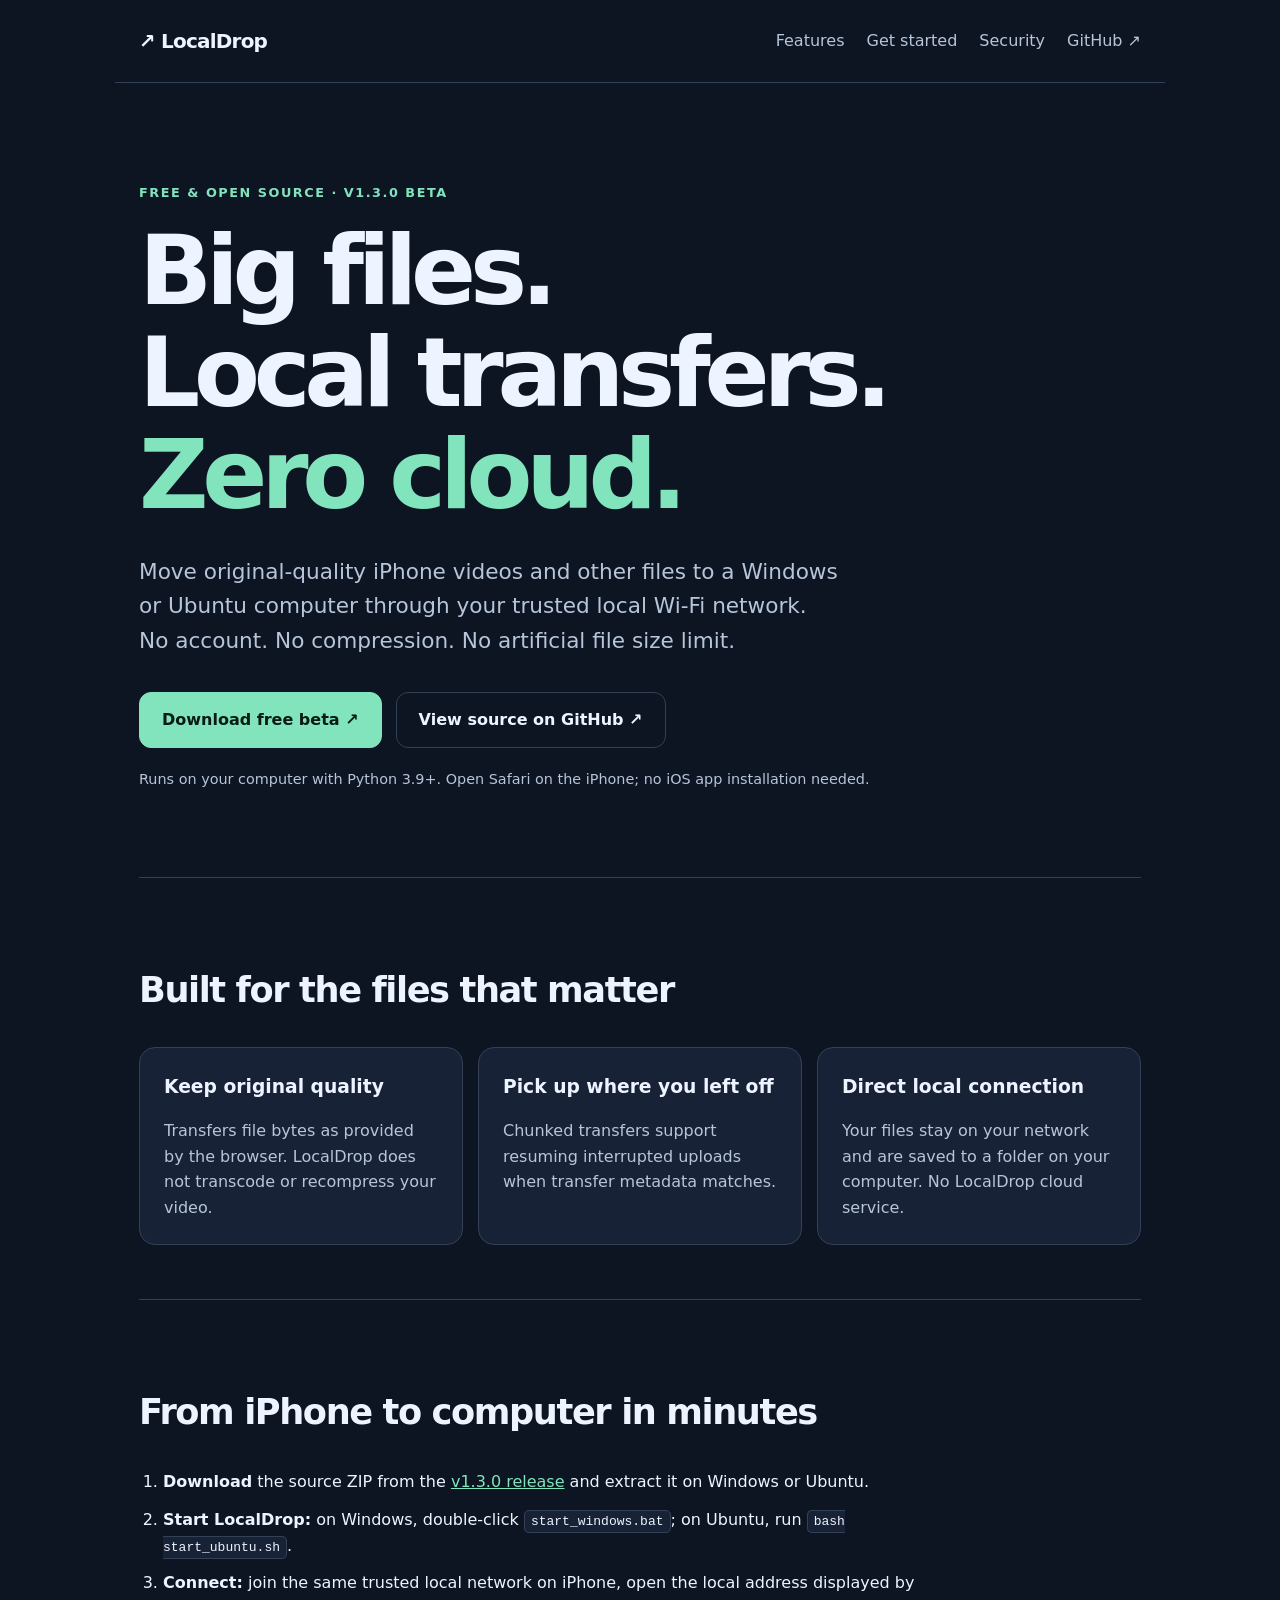
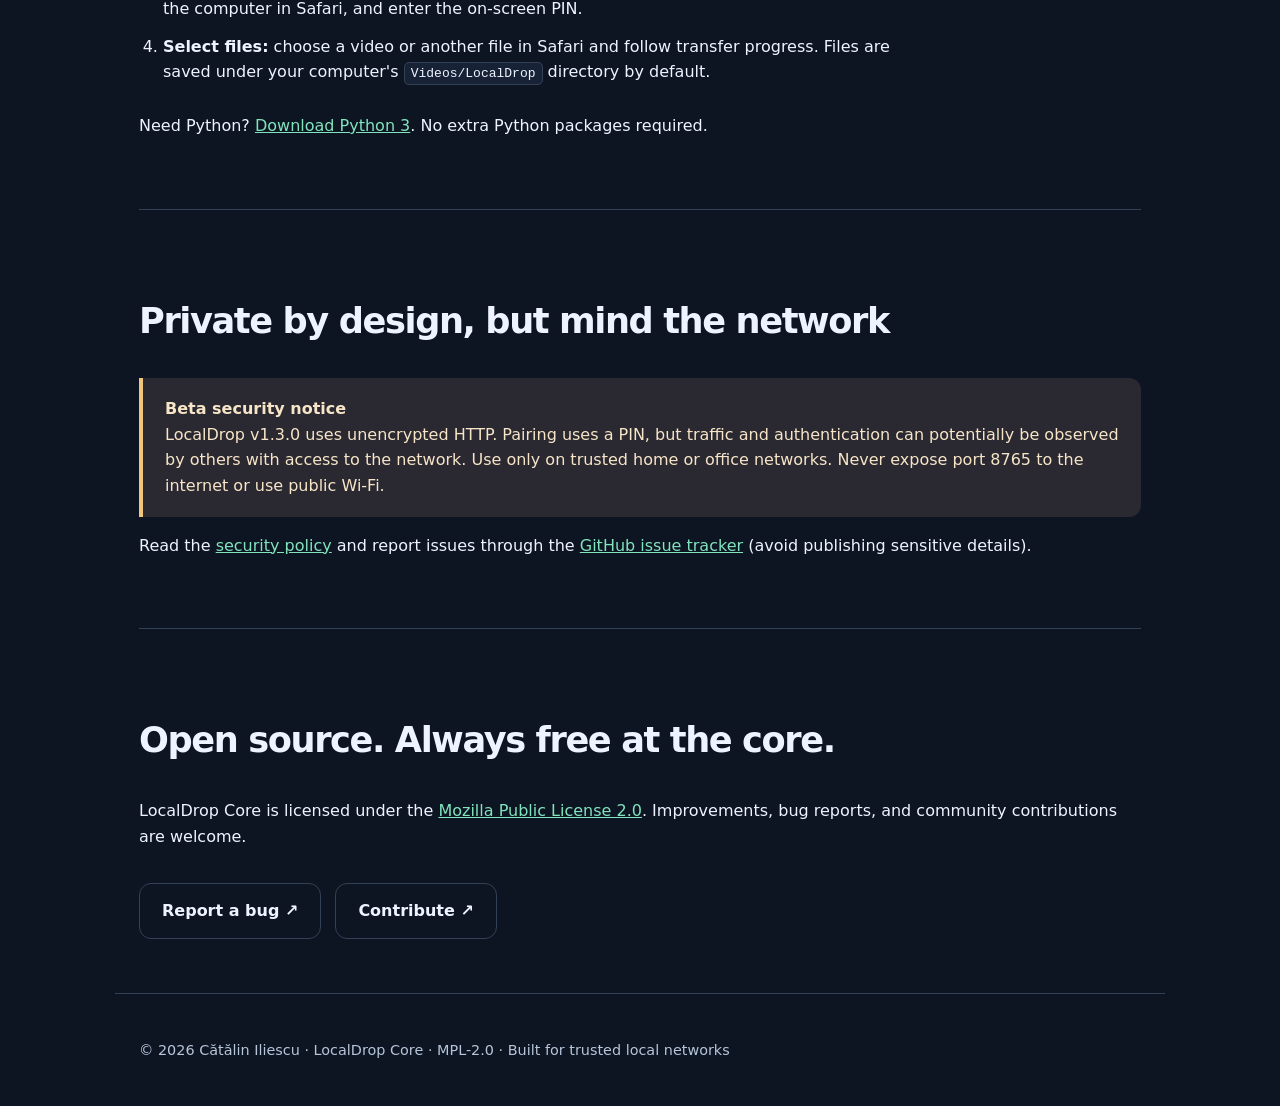
==== docs/index.html @ 47dac737 "Add first LocalDrop GitHub Pages landing page" ====
<!doctype html>
<html lang="en">
<head>
<meta charset="utf-8">
<meta name="viewport" content="width=device-width, initial-scale=1">
<meta name="description" content="LocalDrop is a free, open-source way to transfer large original-quality files from iPhone to Windows or Ubuntu over your local network.">
<meta name="theme-color" content="#101826">
<title>LocalDrop — Big files. Local transfers. Zero cloud.</title>
<style>
:root{color-scheme:dark;--bg:#0d1422;--surface:#182236;--ink:#eef4ff;--muted:#b6c5d9;--accent:#81e4bd;--border:#334157}
*{box-sizing:border-box}html{scroll-behavior:smooth}body{margin:0;font-family:system-ui,-apple-system,Segoe UI,Roboto,Arial,sans-serif;color:var(--ink);background:var(--bg);line-height:1.6}a{color:var(--accent)}a:focus-visible{outline:3px solid var(--accent);outline-offset:4px}header,main,footer{max-width:1050px;margin:auto;padding-inline:24px}header{display:flex;justify-content:space-between;align-items:center;padding-block:25px;border-bottom:1px solid var(--border)}.brand{font-size:1.25rem;font-weight:800;letter-spacing:-.04em;text-decoration:none;color:var(--ink)}nav{display:flex;gap:22px}nav a{text-decoration:none;color:var(--muted)}nav a:hover{color:var(--ink)}.hero{padding:100px 0 72px}.eyebrow{color:var(--accent);font-weight:750;letter-spacing:.12em;font-size:.8rem;text-transform:uppercase}h1{font-size:clamp(3rem,8vw,6rem);line-height:1.06;letter-spacing:-.065em;margin:18px 0 28px}h1 span{color:var(--accent)}.lead{color:var(--muted);font-size:clamp(1.1rem,2.1vw,1.35rem);max-width:700px}.actions{display:flex;gap:14px;flex-wrap:wrap;margin-top:34px}.btn{display:inline-block;border:1px solid var(--border);border-radius:12px;padding:14px 22px;text-decoration:none;font-weight:750;color:var(--ink)}.btn.primary{color:#081b16;background:var(--accent);border-color:var(--accent)}.btn:hover{filter:brightness(1.08)}.note{font-size:.9rem;color:var(--muted);margin-top:20px}section{padding:54px 0;border-top:1px solid var(--border)}h2{font-size:clamp(1.6rem,3vw,2.2rem);letter-spacing:-.04em}h3{margin:0 0 12px}.cards{display:grid;grid-template-columns:repeat(3,1fr);gap:15px;margin-top:25px}.card{background:var(--surface);padding:24px;border:1px solid var(--border);border-radius:16px}.card p{margin-bottom:0;color:var(--muted)}ol{padding-left:24px;max-width:780px}li{padding-bottom:12px}code{background:var(--surface);border:1px solid var(--border);padding:3px 6px;border-radius:5px;overflow-wrap:anywhere}pre{background:var(--surface);padding:18px;overflow:auto;border-radius:12px;border:1px solid var(--border)}pre code{border:0;padding:0}.warning{border-left:4px solid #f1c57b;background:#2a2831;padding:18px 22px;border-radius:0 12px 12px 0;color:#f7e5c7}.warning strong{display:block}footer{padding-block:45px;color:var(--muted);font-size:.9rem;border-top:1px solid var(--border)}@media(max-width:700px){header{align-items:flex-start;gap:16px;flex-direction:column}nav{gap:16px;flex-wrap:wrap}.hero{padding:70px 0 45px}.cards{grid-template-columns:1fr}.card{padding:20px}}
</style>
</head>
<body>
<header><a class="brand" href="#top">↗ LocalDrop</a><nav aria-label="Main navigation"><a href="#features">Features</a><a href="#setup">Get started</a><a href="#security">Security</a><a href="https://github.com/cataliniliescualex/localdrop">GitHub ↗</a></nav></header>
<main id="top">
<div class="hero"><div class="eyebrow">Free &amp; open source · v1.3.0 beta</div><h1>Big files.<br>Local transfers.<br><span>Zero cloud.</span></h1><p class="lead">Move original-quality iPhone videos and other files to a Windows or Ubuntu computer through your trusted local Wi-Fi network. No account. No compression. No artificial file size limit.</p><div class="actions"><a class="btn primary" href="https://github.com/cataliniliescualex/localdrop/releases/tag/v1.3.0">Download free beta ↗</a><a class="btn" href="https://github.com/cataliniliescualex/localdrop">View source on GitHub ↗</a></div><p class="note">Runs on your computer with Python 3.9+. Open Safari on the iPhone; no iOS app installation needed.</p></div>
<section id="features"><h2>Built for the files that matter</h2><div class="cards"><div class="card"><h3>Keep original quality</h3><p>Transfers file bytes as provided by the browser. LocalDrop does not transcode or recompress your video.</p></div><div class="card"><h3>Pick up where you left off</h3><p>Chunked transfers support resuming interrupted uploads when transfer metadata matches.</p></div><div class="card"><h3>Direct local connection</h3><p>Your files stay on your network and are saved to a folder on your computer. No LocalDrop cloud service.</p></div></div></section>
<section id="setup"><h2>From iPhone to computer in minutes</h2><ol><li><strong>Download</strong> the source ZIP from the <a href="https://github.com/cataliniliescualex/localdrop/releases/tag/v1.3.0">v1.3.0 release</a> and extract it on Windows or Ubuntu.</li><li><strong>Start LocalDrop:</strong> on Windows, double-click <code>start_windows.bat</code>; on Ubuntu, run <code>bash start_ubuntu.sh</code>.</li><li><strong>Connect:</strong> join the same trusted local network on iPhone, open the local address displayed by the computer in Safari, and enter the on-screen PIN.</li><li><strong>Select files:</strong> choose a video or another file in Safari and follow transfer progress. Files are saved under your computer's <code>Videos/LocalDrop</code> directory by default.</li></ol><p>Need Python? <a href="https://www.python.org/downloads/">Download Python 3</a>. No extra Python packages required.</p></section>
<section id="security"><h2>Private by design, but mind the network</h2><div class="warning"><strong>Beta security notice</strong>LocalDrop v1.3.0 uses unencrypted HTTP. Pairing uses a PIN, but traffic and authentication can potentially be observed by others with access to the network. Use only on trusted home or office networks. Never expose port 8765 to the internet or use public Wi-Fi.</div><p>Read the <a href="https://github.com/cataliniliescualex/localdrop/blob/main/SECURITY.md">security policy</a> and report issues through the <a href="https://github.com/cataliniliescualex/localdrop/issues">GitHub issue tracker</a> (avoid publishing sensitive details).</p></section>
<section><h2>Open source. Always free at the core.</h2><p>LocalDrop Core is licensed under the <a href="https://github.com/cataliniliescualex/localdrop/blob/main/LICENSE">Mozilla Public License 2.0</a>. Improvements, bug reports, and community contributions are welcome.</p><div class="actions"><a class="btn" href="https://github.com/cataliniliescualex/localdrop/issues">Report a bug ↗</a><a class="btn" href="https://github.com/cataliniliescualex/localdrop/blob/main/CONTRIBUTING.md">Contribute ↗</a></div></section>
</main><footer>© 2026 Cătălin Iliescu · LocalDrop Core · MPL-2.0 · Built for trusted local networks</footer>
</body></html>
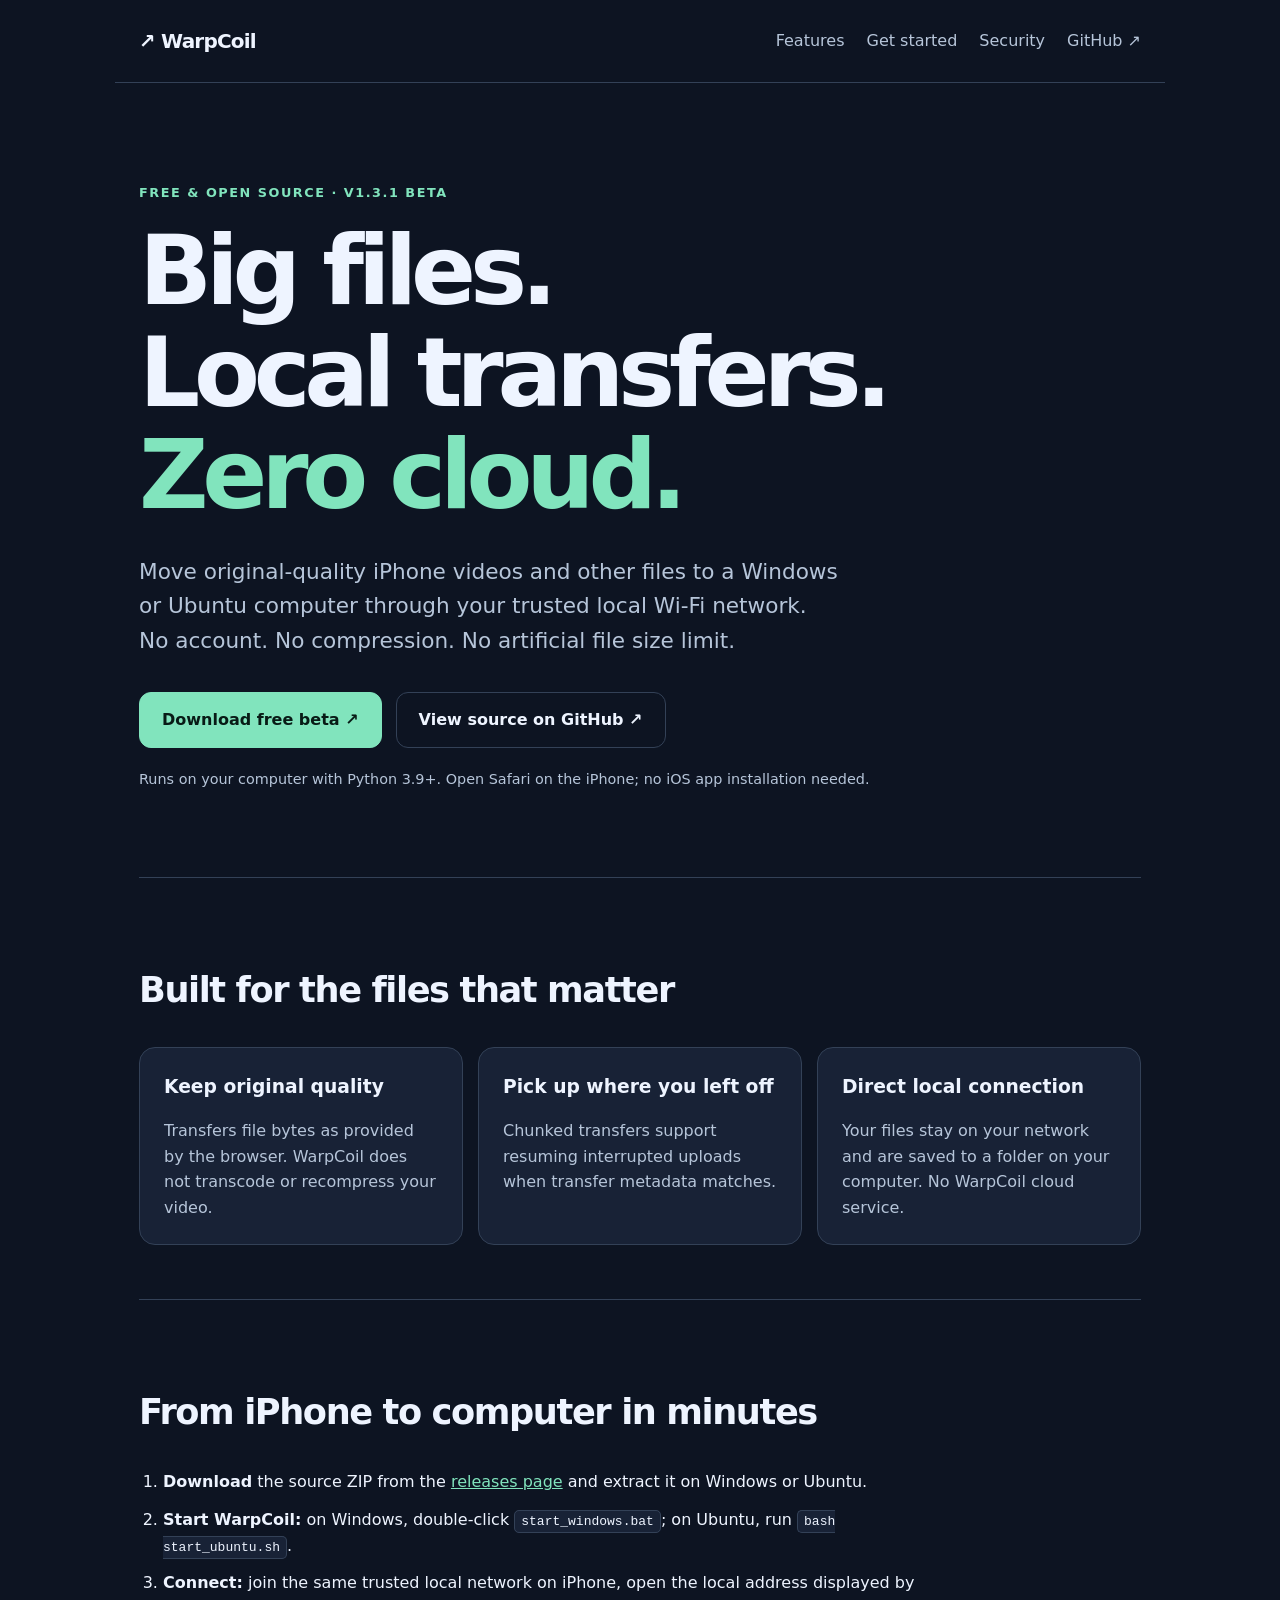
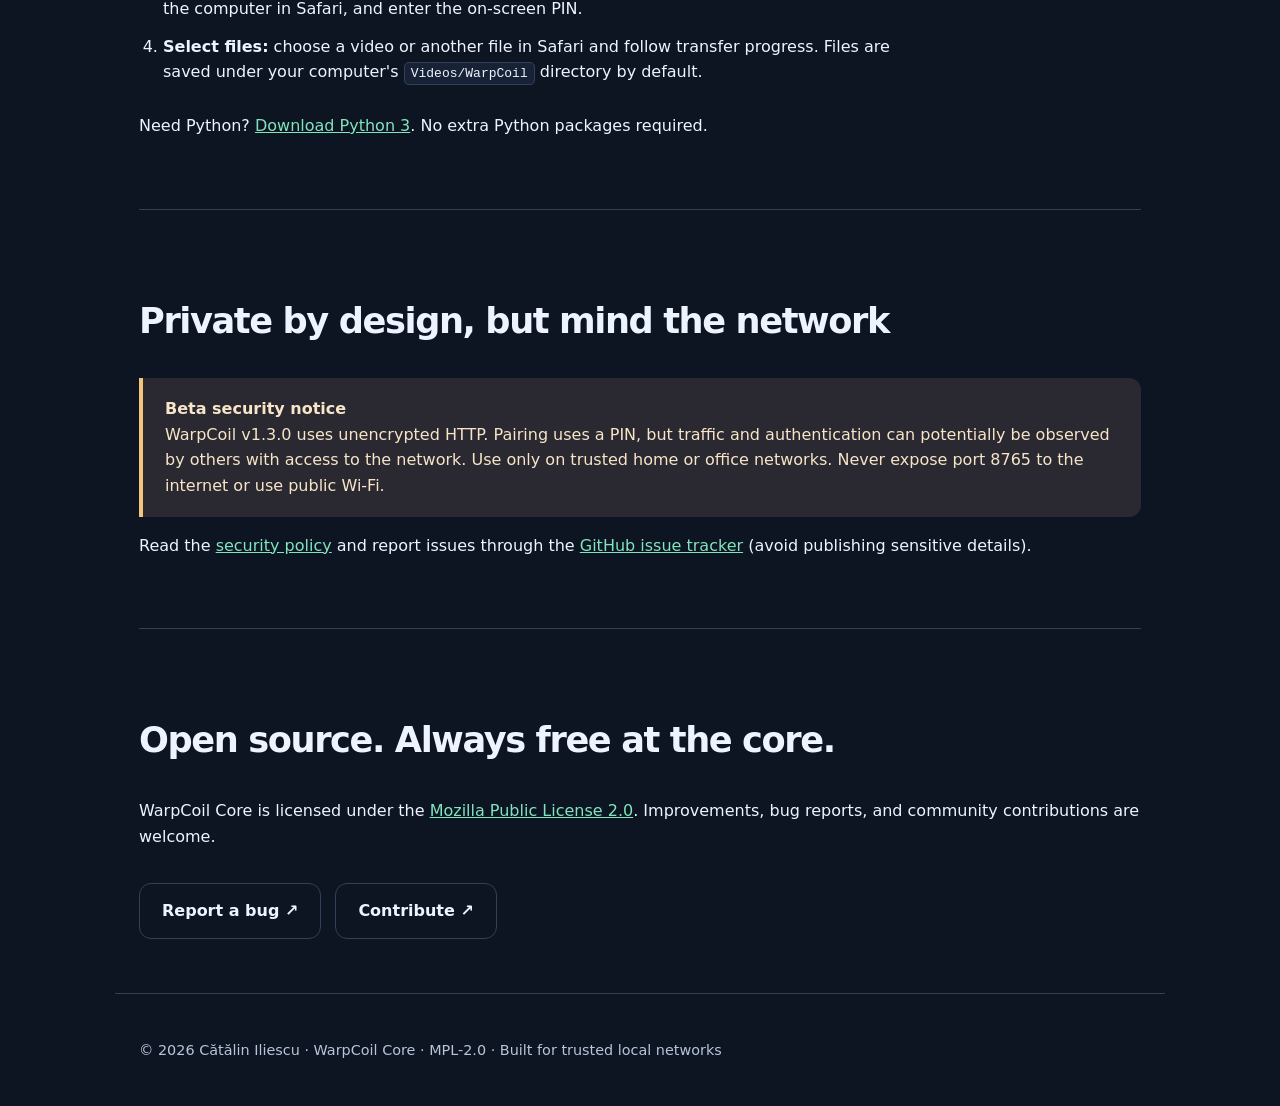
==== commit 723e14db: "Rebrand LocalDrop to WarpCoil v1.3.1 while preserving transfer compatibility" ====
--- a/docs/index.html
+++ b/docs/index.html
@@ -3,21 +3,21 @@
 <head>
 <meta charset="utf-8">
 <meta name="viewport" content="width=device-width, initial-scale=1">
-<meta name="description" content="LocalDrop is a free, open-source way to transfer large original-quality files from iPhone to Windows or Ubuntu over your local network.">
+<meta name="description" content="WarpCoil is a free, open-source way to transfer large original-quality files from iPhone to Windows or Ubuntu over your local network.">
 <meta name="theme-color" content="#101826">
-<title>LocalDrop — Big files. Local transfers. Zero cloud.</title>
+<title>WarpCoil — Big files. Local transfers. Zero cloud.</title>
 <style>
 :root{color-scheme:dark;--bg:#0d1422;--surface:#182236;--ink:#eef4ff;--muted:#b6c5d9;--accent:#81e4bd;--border:#334157}
 *{box-sizing:border-box}html{scroll-behavior:smooth}body{margin:0;font-family:system-ui,-apple-system,Segoe UI,Roboto,Arial,sans-serif;color:var(--ink);background:var(--bg);line-height:1.6}a{color:var(--accent)}a:focus-visible{outline:3px solid var(--accent);outline-offset:4px}header,main,footer{max-width:1050px;margin:auto;padding-inline:24px}header{display:flex;justify-content:space-between;align-items:center;padding-block:25px;border-bottom:1px solid var(--border)}.brand{font-size:1.25rem;font-weight:800;letter-spacing:-.04em;text-decoration:none;color:var(--ink)}nav{display:flex;gap:22px}nav a{text-decoration:none;color:var(--muted)}nav a:hover{color:var(--ink)}.hero{padding:100px 0 72px}.eyebrow{color:var(--accent);font-weight:750;letter-spacing:.12em;font-size:.8rem;text-transform:uppercase}h1{font-size:clamp(3rem,8vw,6rem);line-height:1.06;letter-spacing:-.065em;margin:18px 0 28px}h1 span{color:var(--accent)}.lead{color:var(--muted);font-size:clamp(1.1rem,2.1vw,1.35rem);max-width:700px}.actions{display:flex;gap:14px;flex-wrap:wrap;margin-top:34px}.btn{display:inline-block;border:1px solid var(--border);border-radius:12px;padding:14px 22px;text-decoration:none;font-weight:750;color:var(--ink)}.btn.primary{color:#081b16;background:var(--accent);border-color:var(--accent)}.btn:hover{filter:brightness(1.08)}.note{font-size:.9rem;color:var(--muted);margin-top:20px}section{padding:54px 0;border-top:1px solid var(--border)}h2{font-size:clamp(1.6rem,3vw,2.2rem);letter-spacing:-.04em}h3{margin:0 0 12px}.cards{display:grid;grid-template-columns:repeat(3,1fr);gap:15px;margin-top:25px}.card{background:var(--surface);padding:24px;border:1px solid var(--border);border-radius:16px}.card p{margin-bottom:0;color:var(--muted)}ol{padding-left:24px;max-width:780px}li{padding-bottom:12px}code{background:var(--surface);border:1px solid var(--border);padding:3px 6px;border-radius:5px;overflow-wrap:anywhere}pre{background:var(--surface);padding:18px;overflow:auto;border-radius:12px;border:1px solid var(--border)}pre code{border:0;padding:0}.warning{border-left:4px solid #f1c57b;background:#2a2831;padding:18px 22px;border-radius:0 12px 12px 0;color:#f7e5c7}.warning strong{display:block}footer{padding-block:45px;color:var(--muted);font-size:.9rem;border-top:1px solid var(--border)}@media(max-width:700px){header{align-items:flex-start;gap:16px;flex-direction:column}nav{gap:16px;flex-wrap:wrap}.hero{padding:70px 0 45px}.cards{grid-template-columns:1fr}.card{padding:20px}}
 </style>
 </head>
 <body>
-<header><a class="brand" href="#top">↗ LocalDrop</a><nav aria-label="Main navigation"><a href="#features">Features</a><a href="#setup">Get started</a><a href="#security">Security</a><a href="https://github.com/cataliniliescualex/localdrop">GitHub ↗</a></nav></header>
+<header><a class="brand" href="#top">↗ WarpCoil</a><nav aria-label="Main navigation"><a href="#features">Features</a><a href="#setup">Get started</a><a href="#security">Security</a><a href="https://github.com/cataliniliescualex/warpcoil">GitHub ↗</a></nav></header>
 <main id="top">
-<div class="hero"><div class="eyebrow">Free &amp; open source · v1.3.0 beta</div><h1>Big files.<br>Local transfers.<br><span>Zero cloud.</span></h1><p class="lead">Move original-quality iPhone videos and other files to a Windows or Ubuntu computer through your trusted local Wi-Fi network. No account. No compression. No artificial file size limit.</p><div class="actions"><a class="btn primary" href="https://github.com/cataliniliescualex/localdrop/releases/tag/v1.3.0">Download free beta ↗</a><a class="btn" href="https://github.com/cataliniliescualex/localdrop">View source on GitHub ↗</a></div><p class="note">Runs on your computer with Python 3.9+. Open Safari on the iPhone; no iOS app installation needed.</p></div>
-<section id="features"><h2>Built for the files that matter</h2><div class="cards"><div class="card"><h3>Keep original quality</h3><p>Transfers file bytes as provided by the browser. LocalDrop does not transcode or recompress your video.</p></div><div class="card"><h3>Pick up where you left off</h3><p>Chunked transfers support resuming interrupted uploads when transfer metadata matches.</p></div><div class="card"><h3>Direct local connection</h3><p>Your files stay on your network and are saved to a folder on your computer. No LocalDrop cloud service.</p></div></div></section>
-<section id="setup"><h2>From iPhone to computer in minutes</h2><ol><li><strong>Download</strong> the source ZIP from the <a href="https://github.com/cataliniliescualex/localdrop/releases/tag/v1.3.0">v1.3.0 release</a> and extract it on Windows or Ubuntu.</li><li><strong>Start LocalDrop:</strong> on Windows, double-click <code>start_windows.bat</code>; on Ubuntu, run <code>bash start_ubuntu.sh</code>.</li><li><strong>Connect:</strong> join the same trusted local network on iPhone, open the local address displayed by the computer in Safari, and enter the on-screen PIN.</li><li><strong>Select files:</strong> choose a video or another file in Safari and follow transfer progress. Files are saved under your computer's <code>Videos/LocalDrop</code> directory by default.</li></ol><p>Need Python? <a href="https://www.python.org/downloads/">Download Python 3</a>. No extra Python packages required.</p></section>
-<section id="security"><h2>Private by design, but mind the network</h2><div class="warning"><strong>Beta security notice</strong>LocalDrop v1.3.0 uses unencrypted HTTP. Pairing uses a PIN, but traffic and authentication can potentially be observed by others with access to the network. Use only on trusted home or office networks. Never expose port 8765 to the internet or use public Wi-Fi.</div><p>Read the <a href="https://github.com/cataliniliescualex/localdrop/blob/main/SECURITY.md">security policy</a> and report issues through the <a href="https://github.com/cataliniliescualex/localdrop/issues">GitHub issue tracker</a> (avoid publishing sensitive details).</p></section>
-<section><h2>Open source. Always free at the core.</h2><p>LocalDrop Core is licensed under the <a href="https://github.com/cataliniliescualex/localdrop/blob/main/LICENSE">Mozilla Public License 2.0</a>. Improvements, bug reports, and community contributions are welcome.</p><div class="actions"><a class="btn" href="https://github.com/cataliniliescualex/localdrop/issues">Report a bug ↗</a><a class="btn" href="https://github.com/cataliniliescualex/localdrop/blob/main/CONTRIBUTING.md">Contribute ↗</a></div></section>
-</main><footer>© 2026 Cătălin Iliescu · LocalDrop Core · MPL-2.0 · Built for trusted local networks</footer>
+<div class="hero"><div class="eyebrow">Free &amp; open source · v1.3.1 beta</div><h1>Big files.<br>Local transfers.<br><span>Zero cloud.</span></h1><p class="lead">Move original-quality iPhone videos and other files to a Windows or Ubuntu computer through your trusted local Wi-Fi network. No account. No compression. No artificial file size limit.</p><div class="actions"><a class="btn primary" href="https://github.com/cataliniliescualex/warpcoil/releases">Download free beta ↗</a><a class="btn" href="https://github.com/cataliniliescualex/warpcoil">View source on GitHub ↗</a></div><p class="note">Runs on your computer with Python 3.9+. Open Safari on the iPhone; no iOS app installation needed.</p></div>
+<section id="features"><h2>Built for the files that matter</h2><div class="cards"><div class="card"><h3>Keep original quality</h3><p>Transfers file bytes as provided by the browser. WarpCoil does not transcode or recompress your video.</p></div><div class="card"><h3>Pick up where you left off</h3><p>Chunked transfers support resuming interrupted uploads when transfer metadata matches.</p></div><div class="card"><h3>Direct local connection</h3><p>Your files stay on your network and are saved to a folder on your computer. No WarpCoil cloud service.</p></div></div></section>
+<section id="setup"><h2>From iPhone to computer in minutes</h2><ol><li><strong>Download</strong> the source ZIP from the <a href="https://github.com/cataliniliescualex/warpcoil/releases">releases page</a> and extract it on Windows or Ubuntu.</li><li><strong>Start WarpCoil:</strong> on Windows, double-click <code>start_windows.bat</code>; on Ubuntu, run <code>bash start_ubuntu.sh</code>.</li><li><strong>Connect:</strong> join the same trusted local network on iPhone, open the local address displayed by the computer in Safari, and enter the on-screen PIN.</li><li><strong>Select files:</strong> choose a video or another file in Safari and follow transfer progress. Files are saved under your computer's <code>Videos/WarpCoil</code> directory by default.</li></ol><p>Need Python? <a href="https://www.python.org/downloads/">Download Python 3</a>. No extra Python packages required.</p></section>
+<section id="security"><h2>Private by design, but mind the network</h2><div class="warning"><strong>Beta security notice</strong>WarpCoil v1.3.0 uses unencrypted HTTP. Pairing uses a PIN, but traffic and authentication can potentially be observed by others with access to the network. Use only on trusted home or office networks. Never expose port 8765 to the internet or use public Wi-Fi.</div><p>Read the <a href="https://github.com/cataliniliescualex/warpcoil/blob/main/SECURITY.md">security policy</a> and report issues through the <a href="https://github.com/cataliniliescualex/warpcoil/issues">GitHub issue tracker</a> (avoid publishing sensitive details).</p></section>
+<section><h2>Open source. Always free at the core.</h2><p>WarpCoil Core is licensed under the <a href="https://github.com/cataliniliescualex/warpcoil/blob/main/LICENSE">Mozilla Public License 2.0</a>. Improvements, bug reports, and community contributions are welcome.</p><div class="actions"><a class="btn" href="https://github.com/cataliniliescualex/warpcoil/issues">Report a bug ↗</a><a class="btn" href="https://github.com/cataliniliescualex/warpcoil/blob/main/CONTRIBUTING.md">Contribute ↗</a></div></section>
+</main><footer>© 2026 Cătălin Iliescu · WarpCoil Core · MPL-2.0 · Built for trusted local networks</footer>
 </body></html>
